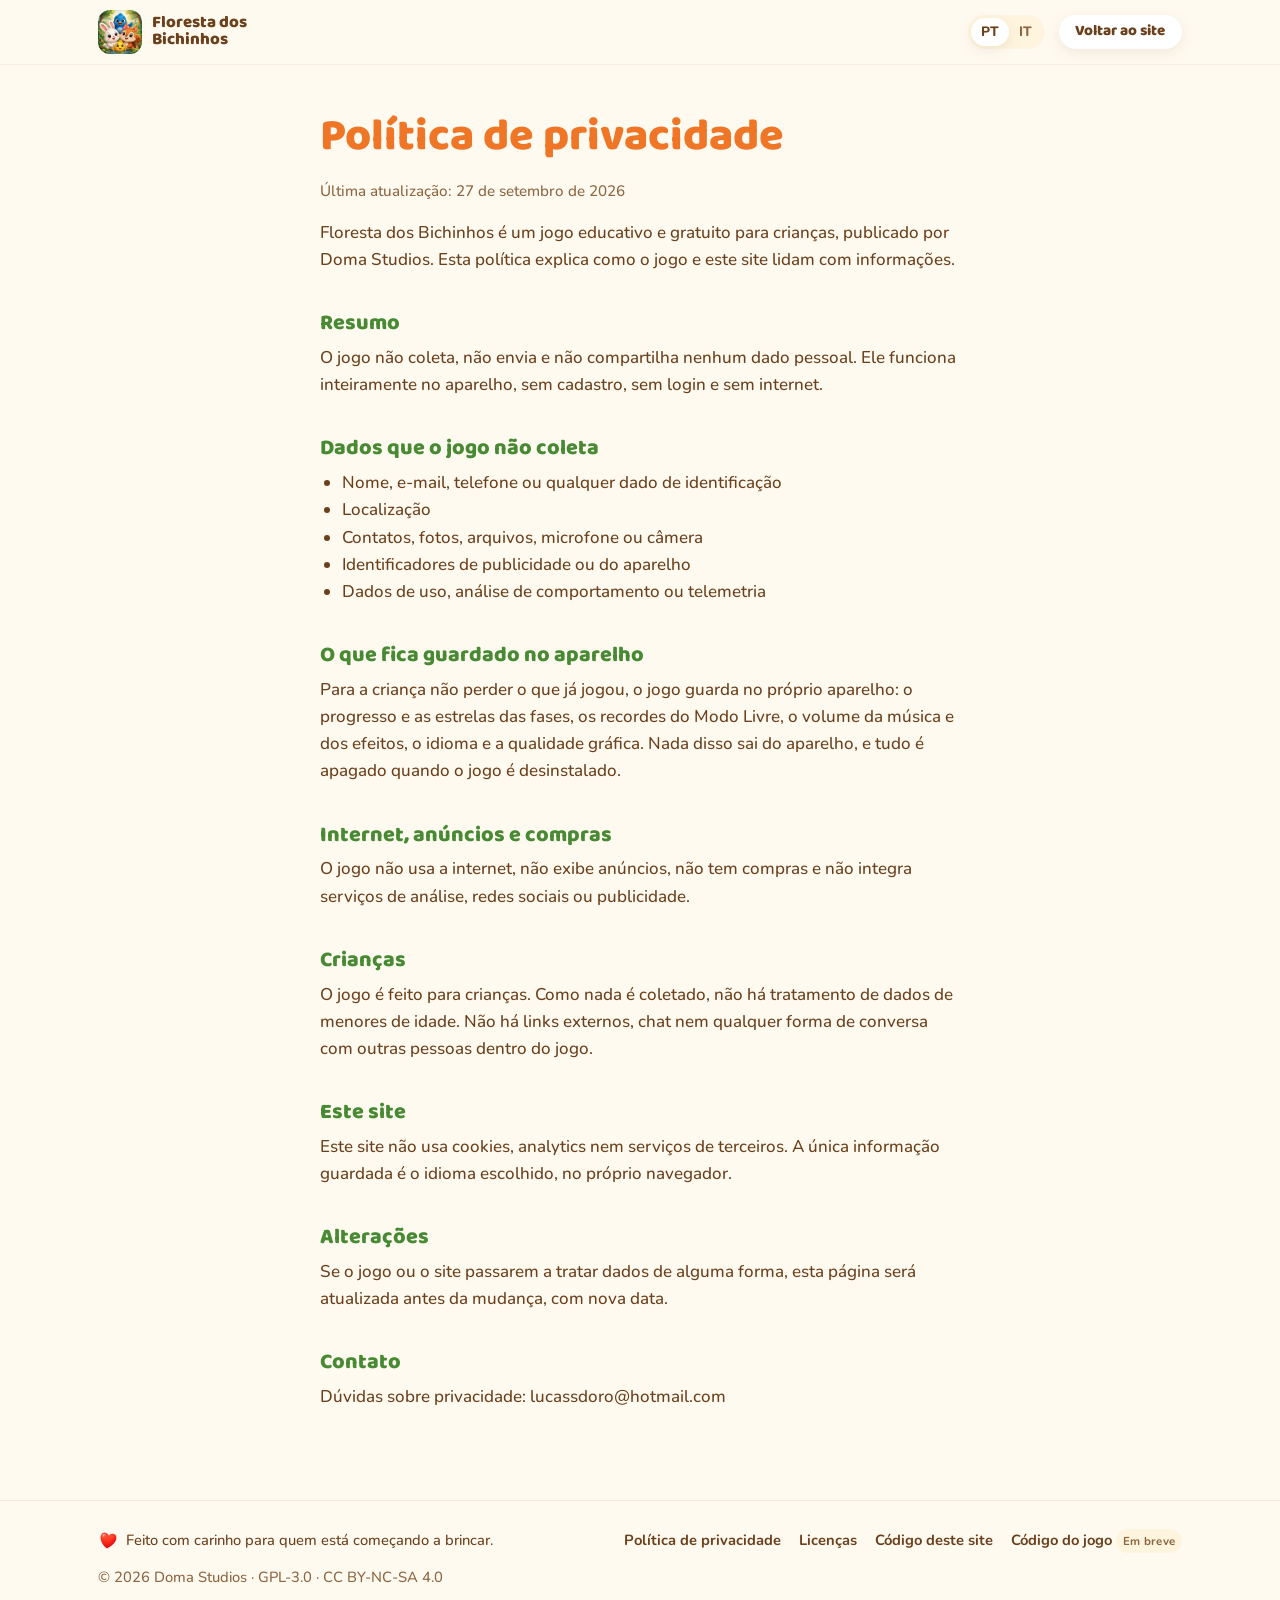
==== privacidade.html @ f11745e2 "feat: site no estilo Pok Pok com textos em pt-BR e it, carrossel das fases e politica de privacidade" ====
<!DOCTYPE html>
<html lang="pt-BR">
<head>
  <meta charset="utf-8" />
  <meta name="viewport" content="width=device-width, initial-scale=1" />
  <title data-i18n="pvPageTitle">Política de privacidade</title>
  <meta name="theme-color" content="#fffaf0" />
  <link rel="icon" href="icon.webp" />
  <link rel="stylesheet" href="css/style.css" />
</head>
<body>
  <a class="skip" href="#conteudo" data-i18n="skip">Pular para o conteúdo</a>
  <header class="topbar">
    <div class="topbar__inner">
      <a class="brand" href="index.html">
        <img src="icon.webp" alt="" width="44" height="44" />
        <span>Floresta dos<br />Bichinhos</span>
      </a>
      <div class="topbar__actions">
        <div class="lang" role="group" data-i18n-aria="langLabel">
          <button type="button" class="lang__btn" data-lang="pt-BR" aria-pressed="true">PT</button>
          <button type="button" class="lang__btn" data-lang="it" aria-pressed="false">IT</button>
        </div>
        <a class="btn btn--light doc__back" href="index.html" data-i18n="pvBack"></a>
      </div>
    </div>
  </header>

  <main id="conteudo" class="doc">
    <article>
      <h1 data-i18n="pvTitle"></h1>
      <p class="doc__updated" data-i18n="pvUpdated"></p>
      <p data-i18n="pvIntro"></p>
      <h2 data-i18n="pvSummaryTitle"></h2>
      <p data-i18n="pvSummary"></p>
      <h2 data-i18n="pvNotTitle"></h2>
      <ul>
        <li data-i18n="pvNot1"></li>
        <li data-i18n="pvNot2"></li>
        <li data-i18n="pvNot3"></li>
        <li data-i18n="pvNot4"></li>
        <li data-i18n="pvNot5"></li>
      </ul>
      <h2 data-i18n="pvLocalTitle"></h2>
      <p data-i18n="pvLocal"></p>
      <h2 data-i18n="pvNetTitle"></h2>
      <p data-i18n="pvNet"></p>
      <h2 data-i18n="pvKidsTitle"></h2>
      <p data-i18n="pvKids"></p>
      <h2 data-i18n="pvSiteTitle"></h2>
      <p data-i18n="pvSite"></p>
      <h2 data-i18n="pvChangesTitle"></h2>
      <p data-i18n="pvChanges"></p>
      <h2 data-i18n="pvContactTitle"></h2>
      <p data-i18n="pvContact"></p>
    </article>
  </main>

  <footer class="footer">
    <div class="footer__inner">
      <p class="footer__line"><img src="assets/deco/heart-small.webp" alt="" width="20" height="20" /> <span data-i18n="footLine"></span></p>
      <nav class="footer__links" aria-label="Rodapé">
        <a href="privacidade.html" data-i18n="footPrivacy"></a>
        <a href="LICENSE-ASSETS.md" data-i18n="footLicenses"></a>
        <a href="https://github.com/lucassdoro/floresta-dos-bichinhos-site" data-i18n="footSiteCode"></a>
        <a data-link="game" href="#"><span data-i18n="footGameCode"></span> <em class="btn__soon" data-i18n="soon"></em></a>
      </nav>
      <p class="footer__legal">© 2026 Doma Studios · GPL-3.0 · CC BY-NC-SA 4.0</p>
    </div>
  </footer>

  <script src="js/strings.js"></script>
  <script src="js/app.js"></script>
</body>
</html>
---- css/style.css ----
/* Floresta dos Bichinhos — site. Paleta do jogo, layout inspirado no Pok Pok. */

@font-face {
  font-family: 'Baloo 2';
  src: url('../assets/fonts/Baloo2-ExtraBold.ttf') format('truetype');
  font-weight: 800;
  font-display: swap;
}
@font-face {
  font-family: 'Nunito';
  src: url('../assets/fonts/Nunito-Variable.ttf') format('truetype');
  font-weight: 200 1000;
  font-display: swap;
}

:root {
  --cream: #fffaf0;
  --paper: #fff5de;
  --brown: #6b401c;
  --soft-brown: #8c6640;
  --leaf: #5fa847;
  --leaf-dark: #478a33;
  --sun: #ffd96b;
  --sky: #5aa9ea;
  --orange: #ee7626;
  --white: #ffffff;
  --shadow-s: 0 4px 14px rgba(107, 64, 28, .10);
  --shadow-m: 0 12px 30px rgba(107, 64, 28, .14);
  --round: 28px;
  --round-s: 18px;
  --gutter: clamp(16px, 4vw, 48px);
  --max: 1180px;
  --display: 'Baloo 2', ui-rounded, system-ui, sans-serif;
  --body: 'Nunito', ui-rounded, 'Segoe UI', system-ui, sans-serif;
}

*, *::before, *::after { box-sizing: border-box; }
html { scroll-behavior: smooth; scroll-padding-top: 88px; }
body {
  margin: 0;
  background: var(--cream);
  color: var(--brown);
  font: 500 1.0625rem/1.6 var(--body);
  overflow-x: clip;
}
img, video { max-width: 100%; display: block; }
h1, h2, h3 { font-family: var(--display); font-weight: 800; line-height: 1.08; margin: 0 0 .4em; }
h2 { font-size: clamp(2rem, 4.2vw, 3rem); }
h3 { font-size: 1.2rem; }
p { margin: 0 0 1em; }
a { color: inherit; }
ul, ol { margin: 0; padding: 0; list-style: none; }

.skip {
  position: absolute; left: 12px; top: -60px; z-index: 50;
  background: var(--brown); color: var(--white); padding: 10px 16px; border-radius: 12px;
}
.skip:focus { top: 12px; }
:focus-visible { outline: 3px solid var(--orange); outline-offset: 3px; }

/* ── botões ─────────────────────────────────────────────── */
.btn {
  display: inline-flex; align-items: center; gap: .5em;
  font: 800 1.1rem/1 var(--display);
  background: var(--leaf); color: var(--white);
  padding: .8em 1.5em; border-radius: 999px; text-decoration: none;
  box-shadow: 0 4px 0 var(--leaf-dark);
  transition: transform .2s ease, background .2s ease;
}
.btn:hover { background: var(--leaf-dark); transform: translateY(-2px); }
.btn--big { font-size: 1.35rem; padding: .85em 1.8em; }
.btn--big::before, .btn--pill::before {
  content: ''; width: 1em; height: 1em; background: currentColor;
  mask: url("data:image/svg+xml,%3Csvg xmlns='http://www.w3.org/2000/svg' viewBox='0 0 24 24'%3E%3Cpath d='M11 3h2v10l3.5-3.5 1.4 1.4L12 16.8l-5.9-5.9 1.4-1.4L11 13V3zM5 19h14v2H5z'/%3E%3C/svg%3E") center / contain no-repeat;
}
.btn--light { background: var(--white); color: var(--brown); box-shadow: var(--shadow-s); }
.btn--light:hover { background: var(--paper); }
.btn__soon, .store__soon {
  font: 700 .72rem/1 var(--body); font-style: normal; letter-spacing: .02em;
  background: var(--paper); color: var(--soft-brown);
  padding: .35em .6em; border-radius: 999px;
}
.btn[aria-disabled='true'], .store[aria-disabled='true'] { cursor: default; }
.btn[aria-disabled='true']:hover { transform: none; }
[data-link]:not([aria-disabled='true']) .btn__soon,
[data-link]:not([aria-disabled='true']) .store__soon { display: none; }

/* ── topo ───────────────────────────────────────────────── */
.topbar {
  position: sticky; top: 0; z-index: 20;
  background: rgba(255, 250, 240, .92);
  backdrop-filter: blur(10px);
  border-bottom: 1px solid rgba(107, 64, 28, .06);
}
.topbar__inner {
  max-width: var(--max); margin: 0 auto; padding: 10px var(--gutter);
  display: flex; align-items: center; gap: 24px;
}
.brand { display: flex; align-items: center; gap: 10px; text-decoration: none; font: 800 1.05rem/1 var(--display); }
.brand img { border-radius: 12px; }
.nav { display: flex; gap: 28px; margin-left: auto; }
.nav a { text-decoration: none; font-weight: 700; }
.nav a:hover { color: var(--orange); }
.topbar__actions { display: flex; align-items: center; gap: 14px; }
.lang { display: flex; background: var(--paper); border-radius: 999px; padding: 3px; }
.lang__btn {
  border: 0; background: transparent; color: var(--soft-brown); cursor: pointer;
  font: 800 .85rem/1 var(--body); padding: 7px 10px; border-radius: 999px;
}
.lang__btn[aria-pressed='true'] { background: var(--white); color: var(--brown); box-shadow: var(--shadow-s); }
.btn--pill { font-size: 1rem; padding: .65em 1.2em; }
.menu-toggle { display: none; }

/* ── hero ───────────────────────────────────────────────── */
.hero {
  background: var(--cream) url('../assets/hero-bg.webp') right center / cover no-repeat;
  overflow-x: clip;
}
.hero__inner {
  max-width: var(--max); margin: 0 auto; padding: 64px var(--gutter) 88px;
  display: grid; grid-template-columns: .92fr 1.2fr; gap: 32px; align-items: center;
}
.eyebrow { font: 800 .85rem/1 var(--body); letter-spacing: .12em; text-transform: uppercase; color: var(--orange); opacity: .85; }
.hero h1 { font-size: clamp(2.8rem, 6.4vw, 4.8rem); color: var(--orange); }
.hero__lede { font-weight: 800; font-size: 1.2rem; }
.hero__text { max-width: 30em; color: var(--soft-brown); }
.platforms__label { margin: 26px 0 8px; font-weight: 700; font-size: .9rem; color: var(--soft-brown); }
.platforms { display: flex; gap: 22px; flex-wrap: wrap; }
.platforms__item { display: grid; justify-items: center; gap: 4px; font-weight: 700; font-size: .85rem; }
.platforms__icon { width: 30px; height: 30px; }
.platforms__item--android { color: #3ddc84; }
.platforms__item--apple { color: #6e6e73; }
.platforms__item--linux { color: #333; }
.platforms__item--windows { color: #0078d4; }
.platforms__item span { color: var(--brown); }
.platforms__icon path, .store__icon path { fill: currentColor; }

.hero__stage { position: relative; padding: 60px 30px; }

.tablet {
  background: #2f2c33; padding: clamp(8px, 1.2vw, 14px);
  border-radius: clamp(18px, 2.4vw, 30px);
  box-shadow: 0 18px 40px rgba(40, 30, 20, .28);
}
.tablet img, .tablet video {
  width: 100%; height: auto; aspect-ratio: 16 / 9; object-fit: cover;
  border-radius: clamp(10px, 1.4vw, 18px); background: #1f1d22;
}

.cast__one { position: absolute; height: auto; filter: drop-shadow(0 8px 10px rgba(60, 40, 20, .18)); }
.cast--hero .cast__one--lolo { width: 22%; left: 2%; top: 4%; }
.cast--hero .cast__one--didia { width: 15%; right: 8%; top: 2%; }
.cast--hero .cast__one--lali { width: 26%; left: -2%; bottom: 4%; }
.cast--hero .cast__one--sophy { width: 23%; right: -1%; bottom: 6%; }

@keyframes float { 50% { transform: translateY(-10px); } }
.cast__one { animation: float 4.5s ease-in-out infinite; }
.cast__one--didia { animation-delay: -1.1s; }
.cast__one--lali { animation-delay: -2.2s; }
.cast__one--sophy { animation-delay: -3.3s; }

/* ── garantias ──────────────────────────────────────────── */
.guarantees { max-width: var(--max); margin: -40px auto 0; padding: 0 var(--gutter) 90px; position: relative; }
.guarantees__list { display: grid; grid-template-columns: repeat(5, 1fr); gap: 18px; }
.guarantee {
  background: var(--white); border-radius: 22px; box-shadow: var(--shadow-m);
  padding: 22px 16px; text-align: center;
}
.guarantee__icon { width: 64px; height: 64px; object-fit: contain; margin: 0 auto 10px; }
.guarantee h3 { font-size: 1.1rem; margin-bottom: .3em; }
.guarantee p { font-size: .9rem; color: var(--soft-brown); margin: 0; line-height: 1.45; }

/* ── faixas com borda ondulada ──────────────────────────── */
.band { --band: var(--leaf); position: relative; background: var(--band); margin: 56px 0; }
.wave { position: absolute; left: 0; width: 100%; height: 56px; fill: var(--band); }
.wave--top { top: -55px; }
.wave--bottom { bottom: -55px; }
.band__inner {
  position: relative; max-width: var(--max); margin: 0 auto;
  padding: 40px var(--gutter) 56px; text-align: center;
}
.band h2 { margin-bottom: .25em; }
.band--leaf { --band: var(--leaf); color: var(--white); overflow-x: clip; }
.band--leaf h2 { color: var(--sun); }
.tablet--video { max-width: 760px; margin: 26px auto 0; position: relative; z-index: 1; }
.band__deco { position: absolute; pointer-events: none; }
.band__deco--bl { left: 0; bottom: -30px; width: min(22vw, 260px); }
.band__deco--br { right: 0; bottom: -30px; width: min(22vw, 260px); }

.band--sun { --band: var(--sun); overflow-x: clip; }
.band__inner--split { display: grid; grid-template-columns: 180px 1fr 180px; align-items: center; gap: 24px; }
.band__inner--split p { max-width: 34em; margin: 0 auto 1.2em; }
.band--sun .band__deco { position: static; width: 100%; max-width: 180px; }
.band__deco--left { justify-self: start; transform: rotate(-12deg); }
.band__deco--right { justify-self: end; }

.band--sky { --band: var(--sky); color: var(--white); overflow-x: clip; }
.band--sky .band__inner { padding-bottom: 110px; }
.band--sky p { max-width: 36em; margin: 0 auto 1.4em; }
.band--sky .btn--light .btn__soon { background: var(--paper); }
.band__trees { position: absolute; bottom: -8px; width: min(30vw, 360px); pointer-events: none; }
.band__trees--left { left: calc(-1 * var(--gutter)); }
.band__trees--right { right: calc(-1 * var(--gutter)); }

/* ── espie a floresta ───────────────────────────────────── */
.peek { max-width: var(--max); margin: 0 auto; padding: 110px var(--gutter) 60px; text-align: center; }
.section-lede { color: var(--soft-brown); max-width: 38em; margin: 0 auto 28px; }
.peek__stage { display: flex; align-items: center; justify-content: center; gap: clamp(8px, 3vw, 36px); }
.tablet--peek { width: min(760px, 100%); overflow: hidden; }
.tablet--peek .peek__track { display: flex; transition: transform .6s cubic-bezier(.45, .05, .25, 1); }
.peek__slide { flex: 0 0 100%; }
.peek__arrow {
  flex: none; width: 46px; height: 46px; border-radius: 50%; border: 0; cursor: pointer;
  background: var(--white); color: var(--brown); box-shadow: var(--shadow-m);
  font: 800 1.8rem/1 var(--display); padding-bottom: 4px;
}
.peek__arrow:hover { color: var(--orange); }
.peek__dots { display: flex; justify-content: center; gap: 10px; margin: 22px 0 12px; }
.peek__dot { width: 11px; height: 11px; border-radius: 50%; border: 0; padding: 0; background: #e8dcc3; cursor: pointer; }
.peek__dot[aria-current='true'] { background: var(--leaf); transform: scale(1.2); }
.peek__captions { min-height: 1.6em; }
.peek__caption { display: none; }
.peek__caption.is-active { display: block; }
.peek__caption span { color: var(--soft-brown); }

/* ── benefícios ─────────────────────────────────────────── */
.benefits { max-width: var(--max); margin: 0 auto; padding: 40px var(--gutter) 90px; text-align: center; }
.benefits h2 { color: var(--leaf-dark); margin-bottom: 1em; }
.benefits__grid { display: grid; grid-template-columns: repeat(3, 1fr); }
.benefit { padding: 26px 22px; }
.benefit:nth-child(-n+3) { border-bottom: 1px solid rgba(107, 64, 28, .1); }
.benefit:not(:nth-child(3n)) { border-right: 1px solid rgba(107, 64, 28, .1); }
.benefit__icon { width: 60px; height: 60px; object-fit: contain; margin: 0 auto 10px; }
.benefit h3 { color: #2f6db5; }
.benefit p { color: var(--soft-brown); font-size: .95rem; margin: 0; }

/* ── bichinhos ──────────────────────────────────────────── */
.friends { background: var(--paper); padding: 80px var(--gutter) 90px; text-align: center; }
.friends__list { max-width: var(--max); margin: 0 auto; display: grid; grid-template-columns: repeat(4, 1fr); gap: 22px; }
.friend { background: var(--white); border-radius: 24px; box-shadow: var(--shadow-s); overflow: hidden; padding-bottom: 18px; }
.friend__art { height: 190px; display: flex; align-items: flex-end; justify-content: center; border-radius: 0 0 50% 50% / 0 0 18% 18%; }
.friend__art img { height: 176px; width: auto; }
.f-rose .friend__art { background: #fde2dc; }
.f-sun .friend__art { background: #fff0b5; }
.f-sky .friend__art { background: #d6ebff; }
.f-peach .friend__art { background: #ffe2c4; }
.friend h3 { margin: 14px 0 4px; font-size: 1.35rem; }
.friend p { padding: 0 16px; margin: 0; font-size: .95rem; color: var(--soft-brown); }

/* ── chamada final ──────────────────────────────────────── */
.cta { padding: 120px var(--gutter) 70px; }
.cta__inner { max-width: 1000px; margin: 0 auto; display: grid; grid-template-columns: 1fr 1fr; gap: 40px; align-items: center; }
.cast--cta { position: relative; aspect-ratio: 1.3; }
.cast--cta .cast__one--lolo { width: 38%; left: 30%; top: 0; }
.cast--cta .cast__one--didia { width: 24%; left: 4%; bottom: 8%; }
.cast--cta .cast__one--lali { width: 40%; left: 22%; bottom: 0; }
.cast--cta .cast__one--sophy { width: 36%; right: 2%; bottom: 4%; }
.cta h2 { color: var(--brown); }
.stores { display: grid; grid-template-columns: repeat(2, minmax(0, 1fr)); gap: 12px; margin-top: 18px; }
.store {
  display: grid; grid-template-columns: 30px 1fr; grid-template-rows: auto auto; column-gap: 12px;
  align-items: center; text-decoration: none;
  background: var(--white); border-radius: 18px; padding: 12px 16px; box-shadow: var(--shadow-s);
}
.store__icon { width: 30px; height: 30px; grid-row: span 2; color: var(--brown); }
.store__name { font: 800 1.1rem/1.1 var(--display); }
.store__soon { justify-self: start; }
.store:not([aria-disabled='true']):hover { background: var(--paper); }

/* ── rodapé ─────────────────────────────────────────────── */
.footer { border-top: 1px solid rgba(107, 64, 28, .1); }
.footer__inner {
  max-width: var(--max); margin: 0 auto; padding: 28px var(--gutter) 40px;
  display: flex; flex-wrap: wrap; gap: 14px 28px; align-items: center; justify-content: space-between;
  font-size: .92rem;
}
.footer__line { display: flex; align-items: center; gap: 8px; margin: 0; }
.footer__links { display: flex; flex-wrap: wrap; gap: 18px; }
.footer__links a { font-weight: 700; text-decoration: none; }
.footer__links a:hover { color: var(--orange); }
.footer__legal { margin: 0; color: var(--soft-brown); }

/* ── entrada suave (só com JS ligado) ───────────────────── */
.js .reveal { opacity: 0; transform: translateY(18px); transition: opacity .6s ease, transform .6s ease; }
.js .reveal.is-in { opacity: 1; transform: none; }

/* ── responsivo ─────────────────────────────────────────── */
@media (max-width: 1000px) {
  .guarantees__list { grid-template-columns: repeat(3, 1fr); }
  .friends__list { grid-template-columns: repeat(2, 1fr); }
}
@media (max-width: 900px) {
  .hero { background-position: 70% center; }
  .hero__inner { grid-template-columns: 1fr; text-align: center; padding-top: 40px; }
  .hero__text { margin-inline: auto; }
  .platforms { justify-content: center; }
  .hero__stage { max-width: 560px; margin: 0 auto; width: 100%; padding: 56px 28px; }
  .cta__inner { grid-template-columns: 1fr; text-align: center; }
  .cast--cta { max-width: 420px; margin: 0 auto; width: 100%; }
  .band__inner--split { grid-template-columns: 1fr; }
  .band--sun .band__deco { display: none; }
}
@media (max-width: 760px) {
  .nav {
    display: none; position: absolute; top: 100%; left: 0; right: 0;
    flex-direction: column; gap: 0; background: var(--cream);
    box-shadow: var(--shadow-m); padding: 8px var(--gutter) 16px;
  }
  .nav.is-open { display: flex; }
  .nav a { padding: 12px 0; border-bottom: 1px solid rgba(107, 64, 28, .08); }
  .topbar__actions { margin-left: auto; gap: 10px; }
  .topbar__actions .btn--pill { display: none; }
  .menu-toggle {
    display: grid; place-items: center; width: 44px; height: 44px; border: 0; border-radius: 12px;
    background: var(--paper); cursor: pointer;
  }
  .menu-toggle span, .menu-toggle span::before, .menu-toggle span::after {
    display: block; width: 20px; height: 2.5px; background: var(--brown); border-radius: 2px; content: ''; position: relative;
  }
  .menu-toggle span::before { position: absolute; top: -6px; }
  .menu-toggle span::after { position: absolute; top: 6px; }
  .guarantees__list { grid-template-columns: repeat(2, 1fr); }
  .guarantee:last-child { grid-column: span 2; }
  .benefits__grid { grid-template-columns: 1fr 1fr; }
  .benefit { border: 0 !important; }
  .band__deco--bl, .band__deco--br { display: none; }
  .band__trees { width: 42vw; opacity: .9; }
  .peek__arrow { display: none; }
  .stores { grid-template-columns: 1fr 1fr; }
}
@media (max-width: 480px) {
  .brand span { font-size: .92rem; }
  .friends__list { gap: 14px; }
  .friend__art { height: 140px; }
  .friend__art img { height: 128px; }
  .friend p { padding: 0 10px; font-size: .85rem; }
  .benefits__grid { grid-template-columns: 1fr; }
  .stores { grid-template-columns: 1fr; }
}

@media (prefers-reduced-motion: reduce) {
  html { scroll-behavior: auto; }
  .cast__one { animation: none; }
  .tablet--peek .peek__track { transition: none; }
  .js .reveal { opacity: 1; transform: none; transition: none; }
}

/* ── página de texto (privacidade) ──────────────────────── */
.doc { max-width: 46rem; margin: 0 auto; padding: 48px var(--gutter) 72px; }
.doc h1 { font-size: clamp(2rem, 5vw, 2.8rem); color: var(--orange); }
.doc h2 { font-size: 1.35rem; margin-top: 1.8em; color: var(--leaf-dark); }
.doc ul { list-style: disc; padding-left: 1.3em; margin-bottom: 1em; }
.doc__updated { color: var(--soft-brown); font-size: .95rem; }
.doc__back { margin-left: auto; font-size: .95rem; padding: .6em 1.1em; }
.topbar__actions:only-child, .topbar__inner > .topbar__actions { margin-left: auto; }
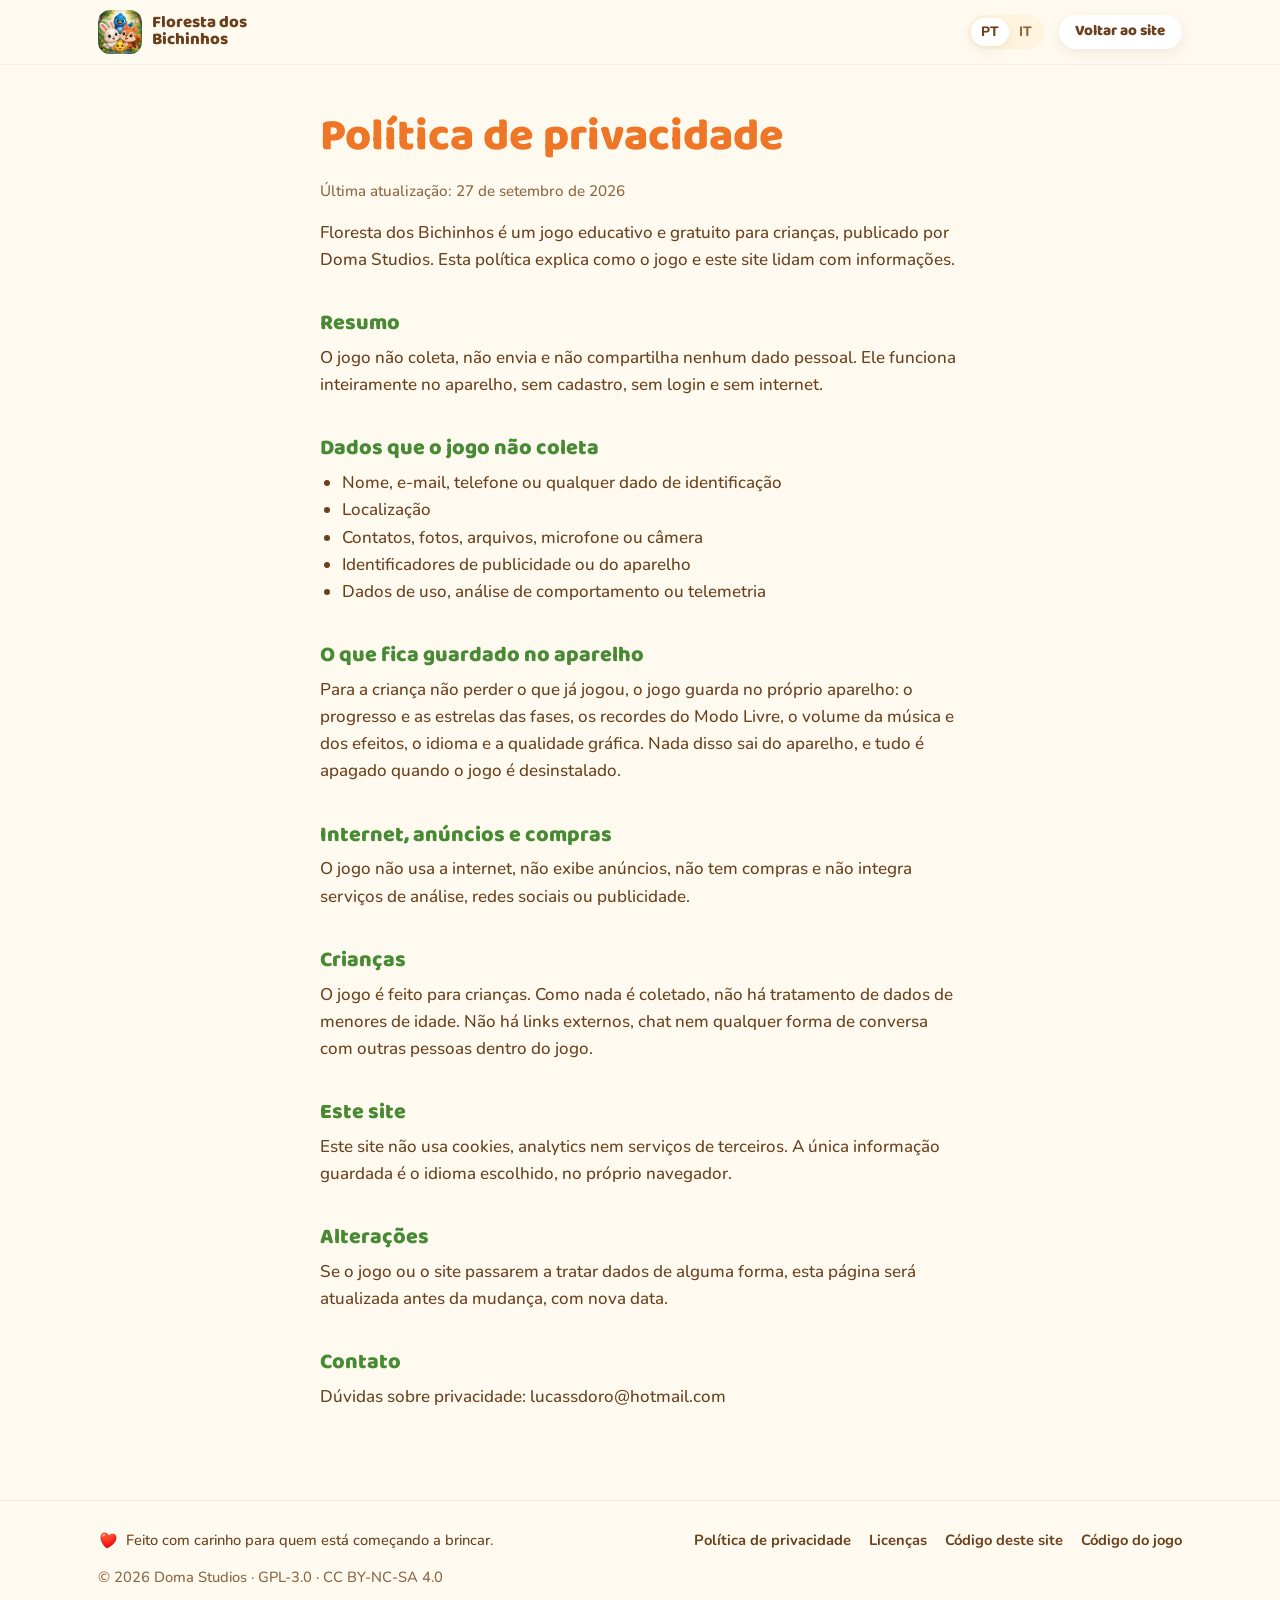
==== commit 969e9647: "chore: links do site para o repositorio da organizacao (#5)" ====
--- a/privacidade.html
+++ b/privacidade.html
@@ -62,7 +62,7 @@
       <nav class="footer__links" aria-label="Rodapé">
         <a href="privacidade.html" data-i18n="footPrivacy"></a>
         <a href="LICENSE-ASSETS.md" data-i18n="footLicenses"></a>
-        <a href="https://github.com/lucassdoro/floresta-dos-bichinhos-site" data-i18n="footSiteCode"></a>
+        <a href="https://github.com/florestadosbichinhos/florestadosbichinhos.github.io" data-i18n="footSiteCode"></a>
         <a data-link="game" href="#"><span data-i18n="footGameCode"></span> <em class="btn__soon" data-i18n="soon"></em></a>
       </nav>
       <p class="footer__legal">© 2026 Doma Studios · GPL-3.0 · CC BY-NC-SA 4.0</p>
--- a/css/style.css
+++ b/css/style.css
@@ -133,6 +133,11 @@
 .platforms__item--linux { color: #333; }
 .platforms__item--windows { color: #0078d4; }
 .platforms__item span { color: var(--brown); }
+.platforms__soon {
+  font: 700 .66rem/1 var(--body); font-style: normal; color: var(--soft-brown);
+  background: var(--paper); padding: .25em .5em; border-radius: 999px;
+}
+.platforms__item--apple .platforms__icon { opacity: .45; }
 .platforms__icon path, .store__icon path { fill: currentColor; }
 
 .hero__stage { position: relative; padding: 60px 30px; }
@@ -153,11 +158,18 @@
 .cast--hero .cast__one--lali { width: 26%; left: -2%; bottom: 4%; }
 .cast--hero .cast__one--sophy { width: 23%; right: -1%; bottom: 6%; }
 
-@keyframes float { 50% { transform: translateY(-10px); } }
-.cast__one { animation: float 4.5s ease-in-out infinite; }
-.cast__one--didia { animation-delay: -1.1s; }
-.cast__one--lali { animation-delay: -2.2s; }
-.cast__one--sophy { animation-delay: -3.3s; }
+/* balanço leve a partir dos pés */
+@keyframes sway {
+  from { transform: rotate(-2.5deg); }
+  to { transform: rotate(2.5deg); }
+}
+.cast__one, .friend__art img {
+  transform-origin: 50% 100%;
+  animation: sway 3.2s ease-in-out infinite alternate;
+}
+.cast__one--didia, .f-rose .friend__art img { animation-delay: -.8s; }
+.cast__one--lali, .f-sun .friend__art img { animation-delay: -1.6s; }
+.cast__one--sophy, .f-peach .friend__art img { animation-delay: -2.4s; }
 
 /* ── garantias ──────────────────────────────────────────── */
 .guarantees { max-width: var(--max); margin: -40px auto 0; padding: 0 var(--gutter) 90px; position: relative; }
@@ -184,8 +196,23 @@
 .band--leaf h2 { color: var(--sun); }
 .tablet--video { max-width: 760px; margin: 26px auto 0; position: relative; z-index: 1; }
 .band__deco { position: absolute; pointer-events: none; }
-.band__deco--bl { left: 0; bottom: -30px; width: min(22vw, 260px); }
-.band__deco--br { right: 0; bottom: -30px; width: min(22vw, 260px); }
+/* cenário pintado preso à base da faixa (grama corrida + laterais) */
+.band__scene {
+  position: absolute; left: 0; bottom: 0; width: 100%; height: auto;
+  pointer-events: none;
+}
+.band--leaf .band__inner { padding-bottom: clamp(24px, 3vw, 44px); }
+/* a onda de baixo continua o chão de grama do cenário, com emenda suave */
+.band--leaf .wave--bottom { fill: #3a9627; }
+.band--leaf::after {
+  content: ''; position: absolute; left: 0; right: 0; bottom: 0; height: 56px; pointer-events: none;
+  background: linear-gradient(to bottom, rgba(58, 150, 39, 0), #3a9627);
+}
+/* sombra de contato: o tablet pousa na grama */
+.tablet--video::after {
+  content: ''; position: absolute; z-index: -1; left: 8%; right: 8%; bottom: -18px; height: 36px;
+  background: radial-gradient(closest-side, rgba(20, 50, 10, .45), transparent);
+}
 
 .band--sun { --band: var(--sun); overflow-x: clip; }
 .band__inner--split { display: grid; grid-template-columns: 180px 1fr 180px; align-items: center; gap: 24px; }
@@ -195,12 +222,20 @@
 .band__deco--right { justify-self: end; }
 
 .band--sky { --band: var(--sky); color: var(--white); overflow-x: clip; }
-.band--sky .band__inner { padding-bottom: 110px; }
+/* cabe o cenário inteiro (1920×640) e o texto fica no meio do céu, acima da grama */
+.band--sky .band__inner {
+  min-height: 33.4vw; padding-top: 40px; padding-bottom: 7vw;
+  display: flex; flex-direction: column; align-items: center; justify-content: center;
+}
+/* faixas vizinhas: a onda azul encosta direto no amarelo, sem fresta creme */
+.band--sun { margin-bottom: 0; }
+.band--sun + .band--sky { margin-top: 0; }
+.band--sun .wave--bottom { display: none; }
+.band--sun .band__inner { padding-bottom: 80px; }
+/* a onda de baixo continua a grama do cenário */
+.band--sky .wave--bottom { fill: #68a72a; }
 .band--sky p { max-width: 36em; margin: 0 auto 1.4em; }
 .band--sky .btn--light .btn__soon { background: var(--paper); }
-.band__trees { position: absolute; bottom: -8px; width: min(30vw, 360px); pointer-events: none; }
-.band__trees--left { left: calc(-1 * var(--gutter)); }
-.band__trees--right { right: calc(-1 * var(--gutter)); }
 
 /* ── espie a floresta ───────────────────────────────────── */
 .peek { max-width: var(--max); margin: 0 auto; padding: 110px var(--gutter) 60px; text-align: center; }
@@ -323,8 +358,6 @@
   .guarantee:last-child { grid-column: span 2; }
   .benefits__grid { grid-template-columns: 1fr 1fr; }
   .benefit { border: 0 !important; }
-  .band__deco--bl, .band__deco--br { display: none; }
-  .band__trees { width: 42vw; opacity: .9; }
   .peek__arrow { display: none; }
   .stores { grid-template-columns: 1fr 1fr; }
 }
@@ -340,7 +373,7 @@
 
 @media (prefers-reduced-motion: reduce) {
   html { scroll-behavior: auto; }
-  .cast__one { animation: none; }
+  .cast__one, .friend__art img { animation: none; }
   .tablet--peek .peek__track { transition: none; }
   .js .reveal { opacity: 1; transform: none; transition: none; }
 }
